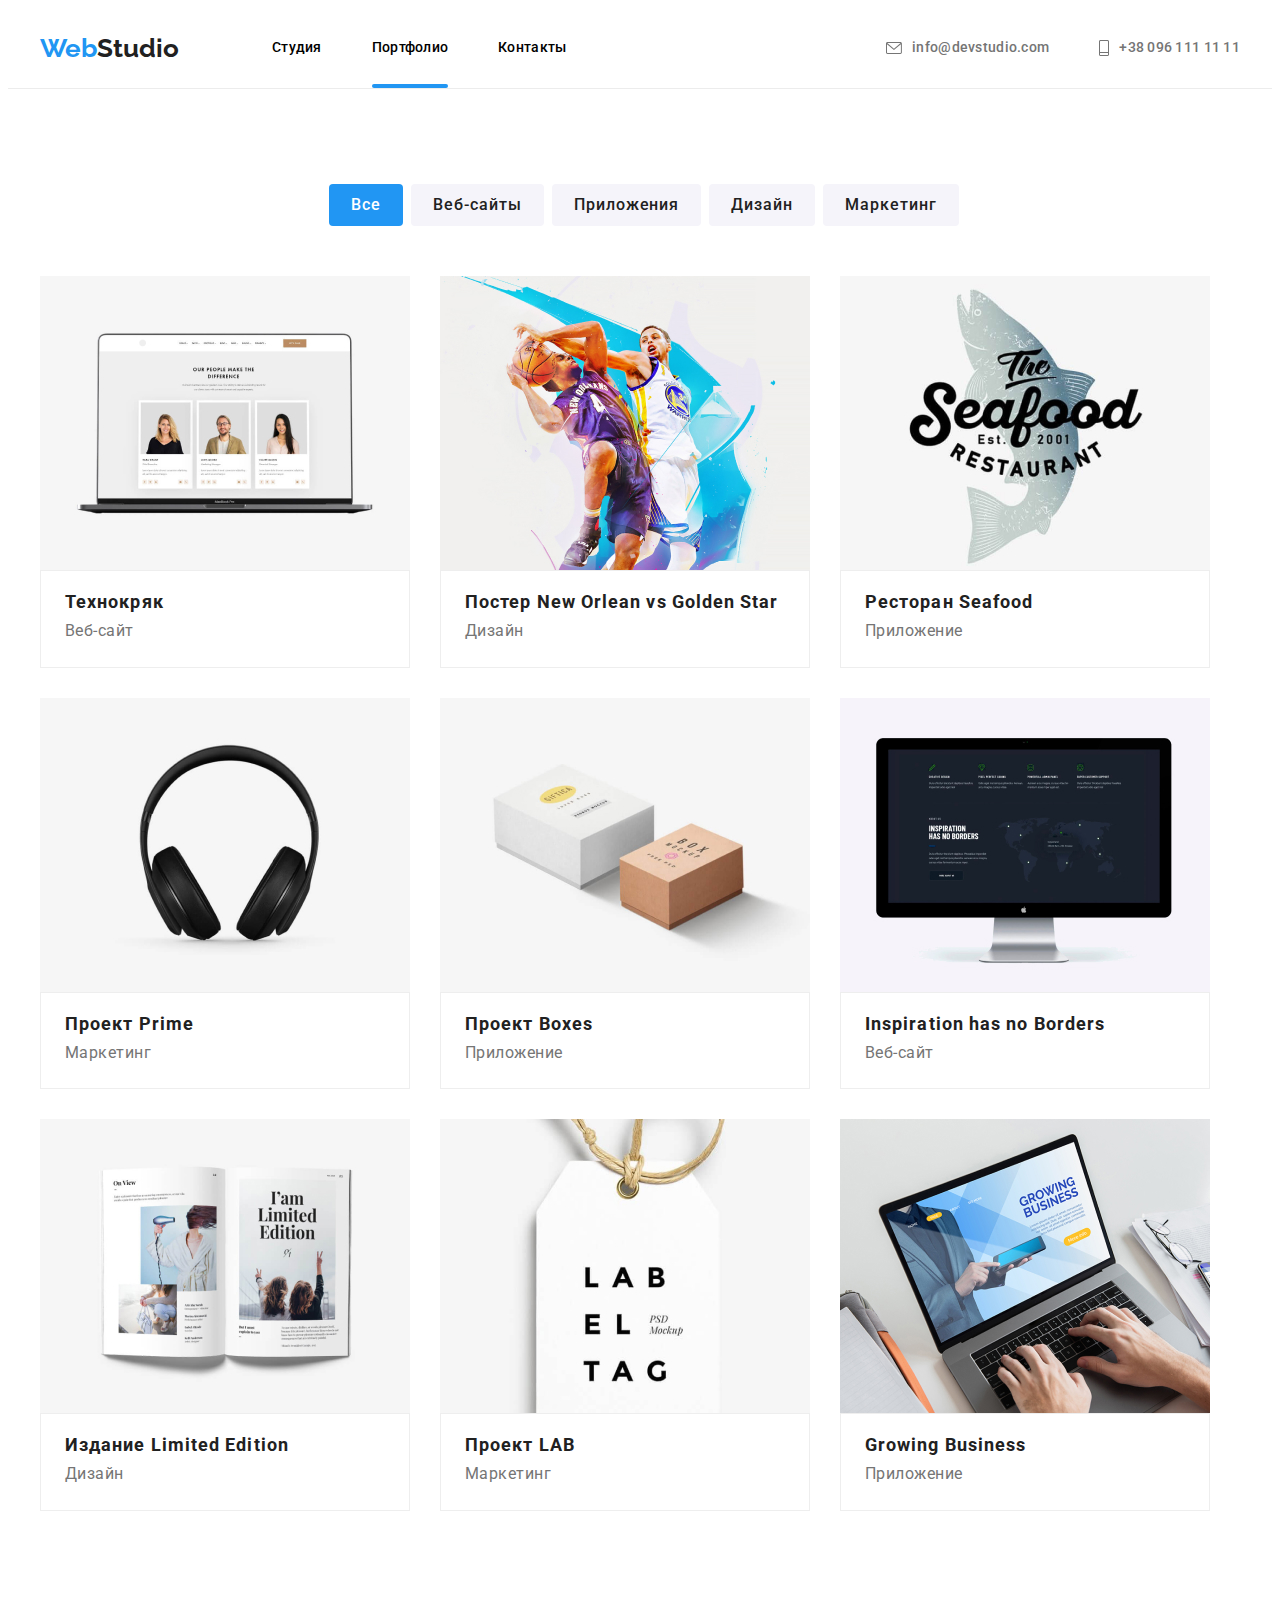
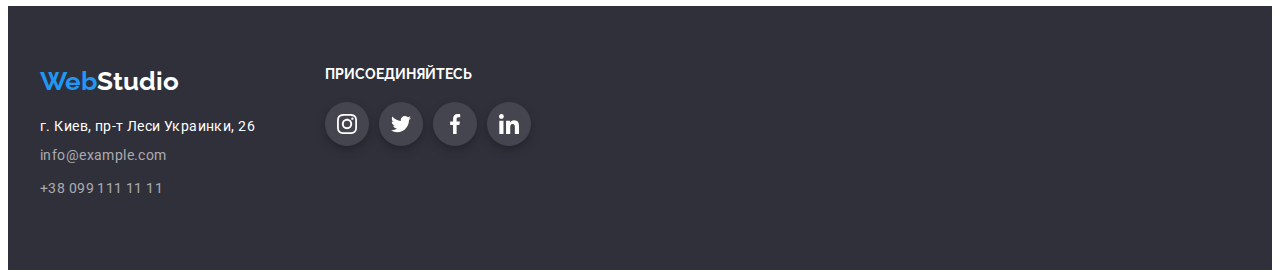
==== portfolio.html @ 3a7e3e8b "Initial commit" ====
<!DOCTYPE html>
<html lang="ru">
  <head>
    <meta charset="UTF-8" />
    <meta http-equiv="X-UA-Compatible" content="IE=edge" />
    <meta name="viewport" content="width=device-width, initial-scale=1.0" />
    <title>Портфолио</title>
    <link rel="preconnect" href="https://fonts.googleapis.com" />
    <link rel="preconnect" href="https://fonts.gstatic.com" crossorigin />
    <link
      href="https://fonts.googleapis.com/css2?family=Raleway:wght@700&family=Roboto:wght@400;500;700;900&display=swap"
      rel="stylesheet"
    />
    <link
      rel="stylesheet"
      href="https://cdnjs.cloudflare.com/ajax/libs/modern-normalize/1.1.0/modern-normalize.min.css"
      integrity="sha512-wpPYUAdjBVSE4KJnH1VR1HeZfpl1ub8YT/NKx4PuQ5NmX2tKuGu6U/JRp5y+Y8XG2tV+wKQpNHVUX03MfMFn9Q=="
      crossorigin="anonymous"
      referrerpolicy="no-referrer"
    />
    <link rel="stylesheet" href="./css/styles.css" />
  </head>
  <body>
    <header class="header">
      <div class="container header-container">
        <nav class="center">
          <a class="header-logo" href="./index.html"
            ><span class="logo-web">Web</span
            ><span class="logo-studio">Studio</span></a
          >
          <ul class="header-list">
            <li class="header-list-item">
              <a class="header-link" href="./index.html">Студия</a>
            </li>
            <li class="header-list-item">
              <a class="header-link active carrent" href="./portfolio.html"
                >Портфолио</a
              >
            </li>
            <li class="header-list-item">
              <a class="header-link" href="/">Контакты</a>
            </li>
          </ul>
        </nav>
        <ul class="header-group">
          <li class="list">
            <a
              class="header-mail list link mail-phone-link"
              href="mailto:info@devstudio.com"
            >
              <svg class="svg-mail-phone" width="16" height="12">
                <use href="./images/icons.svg#icon-mail"></use>
              </svg>
              info@devstudio.com
            </a>
          </li>
          <li class="list">
            <a
              class="header-contact list link mail-phone-link"
              href="tel:+380961111111"
            >
              <svg class="svg-mail-phone" width="10" height="16">
                <use href="./images/icons.svg#icon-tel"></use>
              </svg>
              +38 096 111 11 11
            </a>
          </li>
        </ul>
      </div>
    </header>
    <main>
      <section class="btn-section">
        <div class="container btn-box">
          <h1 hidden>Портфолио</h1>
          <ul class="list-btn">
            <li class="list">
              <button class="portfolio-btn carrent-btn-all" type="button">
                Все
              </button>
            </li>
            <li class="list">
              <button class="portfolio-btn" type="button">Веб-сайты</button>
            </li>
            <li class="list">
              <button class="portfolio-btn" type="button">Приложения</button>
            </li>
            <li class="list">
              <button class="portfolio-btn" type="button">Дизайн</button>
            </li>
            <li class="list">
              <button class="portfolio-btn" type="button">Маркетинг</button>
            </li>
          </ul>
        </div>

        <div class="container">
          <ul class="img-box-list img-box">
            <li class="list card-img">
              <div class="projects-box">
                <img
                  src="./images/texno.jpg"
                  alt="Технокряк"
                  width="370"
                  height="294"
                />
                <div class="projects-overlay">
                  <p class="projects-overlay-text">
                    Ресурс предлагает комплексные предложения с разным уровнем
                    функционала и сервисов. Все это позволит посетителю получить
                    исчерпывающие сведения о компании или частном лице.
                  </p>
                </div>
              </div>
              <div class="box-title">
                <h2 class="portfolio-title">Технокряк</h2>
                <p class="portfolio-text">Веб-сайт</p>
              </div>
            </li>
            <li class="list card-img">
              <div class="projects-box">
                <img
                  src="./images/poster.jpg"
                  alt="Постер New Orlean vs Golden Star"
                  width="370"
                  height="294"
                />
                <div class="projects-overlay">
                  <p class="projects-overlay-text">
                    Ресурс предлагает комплексные предложения с разным уровнем
                    функционала и сервисов. Все это позволит посетителю получить
                    исчерпывающие сведения о компании или частном лице.
                  </p>
                </div>
              </div>
              <div class="box-title">
                <h2 class="portfolio-title">
                  Постер New Orlean vs Golden Star
                </h2>
                <p class="portfolio-text">Дизайн</p>
              </div>
            </li>
            <li class="list card-img">
              <div class="projects-box">
                <img
                  src="./images/restoran.jpg"
                  alt="Ресторан Seafood"
                  width="370"
                  height="294"
                />
                <div class="projects-overlay">
                  <p class="projects-overlay-text">
                    Ресурс предлагает комплексные предложения с разным уровнем
                    функционала и сервисов. Все это позволит посетителю получить
                    исчерпывающие сведения о компании или частном лице.
                  </p>
                </div>
              </div>
              <div class="box-title">
                <h2 class="portfolio-title">Ресторан Seafood</h2>
                <p class="portfolio-text">Приложение</p>
              </div>
            </li>
            <li class="list card-img">
              <div class="projects-box">
                <img
                  src="./images/prime.jpg"
                  alt="Проект Prime"
                  width="370"
                  height="294"
                />
                <div class="projects-overlay">
                  <p class="projects-overlay-text">
                    Ресурс предлагает комплексные предложения с разным уровнем
                    функционала и сервисов. Все это позволит посетителю получить
                    исчерпывающие сведения о компании или частном лице.
                  </p>
                </div>
              </div>
              <div class="box-title">
                <h2 class="portfolio-title">Проект Prime</h2>
                <p class="portfolio-text">Маркетинг</p>
              </div>
            </li>
            <li class="list card-img">
              <div class="projects-box">
                <img
                  src="./images/boxes.jpg"
                  alt="Проект Boxes"
                  width="370"
                  height="294"
                />
                <div class="projects-overlay">
                  <p class="projects-overlay-text">
                    Ресурс предлагает комплексные предложения с разным уровнем
                    функционала и сервисов. Все это позволит посетителю получить
                    исчерпывающие сведения о компании или частном лице.
                  </p>
                </div>
              </div>
              <div class="box-title">
                <h2 class="portfolio-title">Проект Boxes</h2>
                <p class="portfolio-text">Приложение</p>
              </div>
            </li>
            <li class="list card-img">
              <div class="projects-box">
                <img
                  src="./images/borders.jpg"
                  alt="Inspiration has no Borders"
                  width="370"
                  height="294"
                />
                <div class="projects-overlay">
                  <p class="projects-overlay-text">
                    Ресурс предлагает комплексные предложения с разным уровнем
                    функционала и сервисов. Все это позволит посетителю получить
                    исчерпывающие сведения о компании или частном лице.
                  </p>
                </div>
              </div>
              <div class="box-title">
                <h2 class="portfolio-title">Inspiration has no Borders</h2>
                <p class="portfolio-text">Веб-сайт</p>
              </div>
            </li>
            <li class="list card-img">
              <div class="projects-box">
                <img
                  src="./images/limited.jpg"
                  alt="Издание Limited Edition"
                  width="370"
                  height="294"
                />
                <div class="projects-overlay">
                  <p class="projects-overlay-text">
                    Ресурс предлагает комплексные предложения с разным уровнем
                    функционала и сервисов. Все это позволит посетителю получить
                    исчерпывающие сведения о компании или частном лице.
                  </p>
                </div>
              </div>
              <div class="box-title">
                <h2 class="portfolio-title">Издание Limited Edition</h2>
                <p class="portfolio-text">Дизайн</p>
              </div>
            </li>
            <li class="list card-img">
              <div class="projects-box">
                <img
                  src="./images/lab.jpg"
                  alt="Проект LAB"
                  width="370"
                  height="294"
                />
                <div class="projects-overlay">
                  <p class="projects-overlay-text">
                    Ресурс предлагает комплексные предложения с разным уровнем
                    функционала и сервисов. Все это позволит посетителю получить
                    исчерпывающие сведения о компании или частном лице.
                  </p>
                </div>
              </div>
              <div class="box-title">
                <h2 class="portfolio-title">Проект LAB</h2>
                <p class="portfolio-text">Маркетинг</p>
              </div>
            </li>
            <li class="list card-img">
              <div class="projects-box">
                <img
                  src="./images/growing.jpg"
                  alt="Growing Business"
                  width="370"
                  height="294"
                />
                <div class="projects-overlay">
                  <p class="projects-overlay-text">
                    Ресурс предлагает комплексные предложения с разным уровнем
                    функционала и сервисов. Все это позволит посетителю получить
                    исчерпывающие сведения о компании или частном лице.
                  </p>
                </div>
              </div>
              <div class="box-title">
                <h2 class="portfolio-title">Growing Business</h2>
                <p class="portfolio-text">Приложение</p>
              </div>
            </li>
          </ul>
        </div>
      </section>
    </main>
    <footer class="footer">
      <div class="container footer-section">
        <div class="footer-content">
          <a class="header-logof" href="./index.html"
            ><span class="logo-web">Web</span
            ><span class="logo-studiof">Studio</span></a
          >
          <address>
            <ul class="footer-list">
              <li class="list list address-list">
                <a
                  class="link address"
                  href="https://goo.gl/maps/Ta4kuVLoX1wkfBHNA"
                  >г. Киев, пр-т Леси Украинки, 26</a
                >
              </li>

              <li class="list address-list">
                <a class="link footer-mail" href="mailto:info@devstudio.com"
                  >info@example.com</a
                >
              </li>
              <li class="list address-list">
                <a class="link footer-tel" href="tel:+380961111111"
                  >+38 099 111 11 11</a
                >
              </li>
            </ul>
          </address>
        </div>
        <div class="footer-social">
          <h3 class="join">ПРИСОЕДИНЯЙТЕСЬ</h3>
          <ul class="footer-list-link">
            <li class="list social-list">
              <a
                class="link link-footer"
                href=""
                target="_blank"
                rel="noopener noreferrer"
                aria-label="instagram"
              >
                <svg width="20" height="20">
                  <use href="./images/icons.svg#icon-instagram"></use>
                </svg>
              </a>
            </li>
            <li class="list social-list">
              <a
                class="link link-footer"
                href=""
                target="_blank"
                rel="noopener noreferrer"
                aria-label="twitter"
              >
                <svg width="20" height="20">
                  <use href="./images/icons.svg#icon-twitter"></use>
                </svg>
              </a>
            </li>
            <li class="list social-list">
              <a
                class="link link-footer"
                href=""
                target="_blank"
                rel="noopener noreferrer"
                aria-label="facebook"
              >
                <svg width="20" height="20">
                  <use href="./images/icons.svg#icon-facebook"></use>
                </svg>
              </a>
            </li>
            <li class="list social-list">
              <a
                class="link link-footer"
                href=""
                target="_blank"
                rel="noopener noreferrer"
                aria-label="linkedin"
              >
                <svg width="20" height="20">
                  <use href="./images/icons.svg#icon-linkedin"></use>
                </svg>
              </a>
            </li>
          </ul>
        </div>
      </div>
    </footer>
  </body>
</html>
---- css/styles.css ----
:root {
    --main-font: "Roboto";
    --secondary-font: "Raleway";
    --accent-color: #2196F3;
    --main-txt-dark: #FFFFFF;
    --main-txt-light: #212121;
    --p-color: #757575;
    --fill-color: #AFB1B8;
}

body {
    font-family: var(--main-font), "sans-serif";
}


h1,
h2,
h3,
p {
    margin: 0;
}

ul {
    padding: 0px;
    margin: 0px;
    list-style: none;
}

img {
    display: block;
    max-width: 100%;
    height: auto;
}

.container {
    width: 1200px;
    padding-left: 15px;
    padding-right: 15px;
    margin-left: auto;
    margin-right: auto;

}

a {
    text-decoration: none;
}

/* Хедер */


.header {
    border-bottom: 1px solid #ECECEC;
}

.center {
    display: flex;
    align-items: center;
}

.header-logo {
    font-style: normal;
    font-family: var(--secondary-font), "sans-serif";
    font-weight: 700;
    font-size: 26px;
    line-height: 1.19;
    color: var(--accent-color);
}

.logo-studio {
    color: var(--main-txt-light);
}


.logo-studiof {
    color: var(--main-txt-dark);
}

.header-list {
    display: flex;
    margin-left: 93px;
}

.header-list-item:not(:last-child) {
    margin-right: 50px;
}

.header-container {
    display: flex;
    align-items: center;
}

.header-group {
    margin-left: auto;
    display: flex;
}

.header-link {
    display: block;
    padding-top: 32px;
    padding-bottom: 32px;

    font-weight: 500;
    text-align: center;
    font-size: 14px;
    line-height: 1.14;
    color: var(--main-txt-light);

    transition-property: color;
    transition-duration: 250ms;
    transition-timing-function: cubic-bezier(0.4, 0, 0.2, 1);
}



.header-link:hover,
.header-link:focus {
    color: var(--accent-color);
}

.carrent {
    color: var(--accent-color)
}

.list {
    list-style: none;
}

.header-mail:hover,
.header-mail:focus {
    color: var(--accent-color);
}

.header-contact:hover,
.header-contact:focus {
    color: var(--accent-color);
}

.header-mail,
.header-contact {
    display: block;
    padding-top: 32px;
    padding-bottom: 32px;
    font-family: var(--main-font), "sans-serif";
    list-style: none;
    font-weight: 500;
    font-size: 14px;
    line-height: 1.14;
    letter-spacing: 0.02em;
    color: var(--p-color);
    margin-left: 50px;

    transition-property: color;
    transition-duration: 250ms;
    transition-timing-function: cubic-bezier(0.4, 0, 0.2, 1);
}

.header-mail {
    margin-left: 0px;
}

.header-link.active {
    color: var(--accent-color)
}

.header-list .header-link {
    position: relative;
    display: block;
    padding-top: 32px;
    padding-bottom: 32px;
    
    font-weight: 500;
    letter-spacing: 0.02em;
    color: var(--title-main-color);
    
    transition: color 250ms cubic-bezier(0.4, 0, 0.2, 1);
}

.header-link.active::after {
    position: absolute;
    left: 0;
    bottom: 0;

    display: block;
    content: "";
    width: 100%;
    height: 4px;
    background-color: #2196F3;
    border-radius: 2px;
}

.portfolio-contact {
    text-shadow: none;
}

.portfolio-contact:hover,
.portfolio-contact:focus {
    color: var(--accent-color);
}

.mail-phone-link {
    fill: var(--p-color);
    display: flex;
    align-items: center;

    transition-property: fill;
    transition-duration: 250ms;
    transition-timing-function: cubic-bezier(0.4, 0, 0.2, 1);
}

.mail-phone-link:hover,
.mail-phone-link:focus {
    fill: var(--accent-color);
}

.svg-mail-phone {
    margin-right: 10px;
}

/* Секція про нас */
.about {
    max-width: 1600px;
    height: 600px;
    box-shadow: 0px 4px 4px rgba(0, 0, 0, 0.25);
    background-color: #2F303A;
    padding-top: 200px;
    padding-bottom: 200px;
    margin: 0 auto;
    margin-right: auto;
    margin-left: auto;
    
    background-image: linear-gradient(0deg, rgba(0, 0, 0, 0.2), rgba(0, 0, 0, 0.2)), url(../images/about.jpg);
    background-repeat: no-repeat;
    background-position: center;
    background-size: cover;

}

.solutions-div {
    display: flex;
    align-items: center;
    flex-direction: column;
}

.title {

    margin-bottom: 30px;

    font-weight: 900;
    font-size: 44px;
    line-height: 1.36;
    text-align: center;
    letter-spacing: 0.06em;
    text-transform: uppercase;
    color: var(--main-txt-dark);
}

.btn {
    padding-top: 10px;
    padding-right: 32px;
    padding-bottom: 10px;
    padding-left: 32px;

    font-family: inherit;
    font-weight: 700;
    font-size: 16px;
    line-height: 1.88;
    display: flex;
    letter-spacing: 0.06em;
    color: var(--main-txt-dark);
    background-color: var(--accent-color);
    cursor: pointer;
    filter: drop-shadow(0px 4px 4px rgba(0, 0, 0, 0.25));
    box-shadow: 0px 4px 4px rgba(0, 0, 0, 0.15);
    border-radius: 4px;
    transition: background-color 250ms cubic-bezier(0.4, 0, 0.2, 1),
            border-color 250ms cubic-bezier(0.4, 0, 0.2, 1);
}

.btn:hover,
.btn:focus {
    background-color: #188CE8;
    transform: scale(1.03);
}

/* Модальне вікно */

.backdrop {
    position: fixed;
    width: 100%;
    height: 100%;
    top: 0;
    left: 0;
    z-index: 999;
    transition: translate 250ms cubic-bezier(0.4, 0, 0.2, 1),
        opacity 250ms cubic-bezier(0.4, 0, 0.2, 1);

    background-color: rgba(0, 0, 0, 0.2);
}

.backdrop.is-hidden {
    opacity: 0;
    pointer-events: none;
}

.modal {
    position: absolute;
    top: 50%;
    left: 50%;
    transform: translate(-50%, -50%);
    min-width: 528px;
    min-height: 581px;

    background: #FFFFFF;;
    box-shadow: 0px 1px 3px rgba(0, 0, 0, 0.12), 0px 1px 1px rgba(0, 0, 0, 0.14), 0px 2px 1px rgba(0, 0, 0, 0.2);
    border-radius: 4px;
}

.modal-button {
    position: absolute;
    top: 8px;
    right: 8px;
    width: 30px;
    height: 30px;
    display: flex;
    align-items: center;
    justify-content: center;

    fill: #000;
    background: #FFFFFF;
    border: 1px solid rgba(0, 0, 0, 0.1);
    border-radius: 50%;
}

.modal-button-close {
    width: 11px;
    height: 11px;

}

.workwithme {
    padding-top: 94px;
    padding-right: 0px;
    padding-bottom: 94px;
    padding-left: 0px;
}

.features-block {
    display: flex;
}

.img-features {
    background-color: #F5F4FA;
    display: flex;
    justify-content: center;
    align-items: center;
    height: 120px;
    margin-bottom: 30px;
}

.article-title {
    margin-bottom: 10px;
    font-family: var(--main-font), "sans-serif";
    font-weight: 700;
    font-size: 14px;
    line-height: 1.14;
    letter-spacing: 0.03em;
    text-transform: uppercase;
    color: var(--main-txt-light);
}

.list-card {
    margin-right: 30px;

}

.list-card:last-child {
    padding-right: 0px;
}

.featrers-text {
    font-family: var(--main-font), "sans-serif";
    font-weight: 400;
    font-size: 14px;
    line-height: 1.71;
    letter-spacing: 0.03em;
    color: var(--p-color);
}

/* Секція чим ми займаємось */

.job {
    padding-bottom: 94px;
}

.universal-list {
    display: flex;
    padding: 0px;
    justify-content: center;
}

.under-title {
    margin-bottom: 50px;

    font-family: var(--main-font), "sans-serif";
    font-weight: 700;
    font-size: 36px;
    line-height: 1.17;
    text-align: center;
    letter-spacing: 0.03em;
    color: var(--main-txt-light);
}

.img-list {
    margin-right: 30px;
}

.img-list:last-child {
    margin-right: 0px;
}

.img-list {
    position: relative;
}

.working-box {
    position: absolute;
    content: "";
    left: 0;
    bottom: 0;
    width: 100%;
    min-height: 70px;

    display: flex;
    justify-content: center;
    align-items: center;
    background-color: rgba(47, 48, 58, 0.8);
}

.working-title-overlay {
    font-weight: 700;
    font-size: 14px;
    text-transform: uppercase;
    color: #FFFFFF;
    z-index: 2;
}

/* Секція команда */

.section-team {
    padding: 94px 0;
    background: #F5F4FA;
}

.cards-team {
    display: flex;
    padding: 0px;
    margin: 0px;
    
}

.team-list {
    margin-right: 30px;

    box-shadow: 0px 1px 3px rgba(0, 0, 0, 0.12), 0px 1px 1px rgba(0, 0, 0, 0.14), 0px 2px 1px rgba(0, 0, 0, 0.2);
    border-radius: 0px 0px 4px 4px;
    background-color: var(--main-txt-dark);
}

.team-list:last-child {
    margin-right: 0px;
}

.team-social {
    display: flex;
    justify-content: center;

    transition-property: color;
    transition-duration: 250ms;
    transition-timing-function: cubic-bezier(0.4, 0, 0.2, 1);
}

.social-team-list:not(:last-child) {
    margin-right: 10px;

}

.social-team-link {
    display: flex;
    align-items: center;
    justify-content: center;
    width: 44px;
    height: 44px;
    border-radius: 50%;
    fill: var(--fill-color);

    transition-property: fill, background-color;
    transition-duration: 250ms;
    transition-timing-function: cubic-bezier(0.4, 0, 0.2, 1);
}

.social-team-link:hover,
.social-team-link:focus {
    background-color: var(--accent-color);
    fill: var(--main-txt-dark);
}

.under-title-list {
    margin-bottom: 10px;

    font-family: var(--main-font), "sans-serif";
    font-weight: 500;
    font-size: 16px;
    line-height: 1.19;
    letter-spacing: 0.03em;
    color: var(--main-txt-light);
}

.job-team {
    text-align: center;
    padding-top: 30px;
    padding-bottom: 30px;
}

.job-title {

    font-family: var(--main-font), "sans-serif";
    font-weight: 400;
    font-size: 16px;
    line-height: 1.19;
    letter-spacing: 0.03em;
    color: var(--p-color);
    margin-bottom: 16px;
}

/* Постійні клієнти */

.section {
    padding: 94px 0;
}

.clients-box {
    margin-top: 94px;
    margin-bottom: 94px;
}

.clients-list {
    display: flex;
    justify-content: center;

}

.clients-icon {
    width: calc(100% / 6 - 30px);
    height: 92px;
    display: flex;
    justify-content: center;
    align-items: center;
    border: 1px solid var(--fill-color);
    border-radius: 4px;

    transition-property: color;
    transition-duration: 250ms;
    transition-timing-function: cubic-bezier(0.4, 0, 0.2, 1);
    
    
}

.clients-icon:not(:last-child) {
    margin-right: 30px;
}

.clients-icon:hover,
.clients-icon:focus {
    border-color: var(--accent-color);
}

.link-icon {
    fill: var(--fill-color);
    display: flex;
    width: 100%;
    height: 100%;
    justify-content: center;
    align-items: center;

    transition-property: fill;
    transition-duration: 250ms;
    transition-timing-function: cubic-bezier(0.4, 0, 0.2, 1);
    }
    



.link-icon:hover,
.link-icon:focus {
    fill: var(--accent-color);

}

/* Футер */

.footer {
    padding-top: 60px;
    padding-bottom: 60px;
    padding-right: 0px;
    padding-left: 0px;
    display: flex;
    align-items: baseline;

    background-color: #2F303A;
    
}

.logo-span {
    color: var(--main-txt-dark);
}

.address {
    font-family: var(--main-font) "sans-serif";
    font-style: normal;
    list-style: none;
    font-weight: 400;
    font-size: 14px;
    line-height: 1.71px;
    letter-spacing: 0.03em;
    color: var(--main-txt-dark);
}

.footer-mail,
.footer-tel {
    font-family: var(--main-font), "sans-serif";
    font-style: normal;
    font-weight: 400;
    font-size: 14px;
    line-height: 1.71;
    letter-spacing: 0.03em;
    color: rgba(255, 255, 255, 0.6);
}


.footer-content {
    display: flex;
    flex-direction: column;
    
}

.header-logof {
    font-style: normal;
    font-family: var(--secondary-font), "sans-serif";
    font-weight: 700;
    font-size: 26px;
    line-height: 1.19;
    color: var(--accent-color);
    margin-bottom: 20px;
}

.logo-footer {
    margin-bottom: 20px;
}

.footer-list {
    padding-left: 0px;
}

.address-list {
    margin-bottom: 9px;
}

/* Приєднуйся */

.footer-section {
    display: flex;
}

.footer-social {
    display: flex;
    flex-direction: column;
    margin-left: 70px;
    color: var(--main-txt-dark)
}

.join {
    font-family: var(--secondary-font), "sans-serif";
    font-size: 14px;
    margin-bottom: 20px;
}

.footer-list-link {
    display: flex;

}

.social-list {
    display: flex;
    align-items: center;
    justify-content: center;
}

.social-list:not(:last-child) {
    padding-right: 10px;
}

.link-footer {
    width: 44px;
    height: 44px;
    display: flex;
    align-items: center;
    justify-content: center;
    border-radius: 50%;
    background-color: #44454E;
    fill: var(--main-txt-dark);
    filter: drop-shadow(0px 4px 4px rgba(0, 0, 0, 0.25));

    transition-property: background-color;
    transition-duration: 250ms;
    transition-timing-function: cubic-bezier(0.4, 0, 0.2, 1);
}

.link-footer:hover,
.link-footer:focus {
    background-color: var(--accent-color);
}

/*  */

hr {
    border: 1px solid #ECECEC;
}

/* Портфоліо кнопки */
.portfolio-btn {
    padding-top: 6px;
    padding-right: 22px;
    padding-bottom: 6px;
    padding-left: 22px;
    margin-left: 8px;

    font-family: inherit;
    font-weight: 500;
    font-size: 16px;
    line-height: 1.88;
    display: flex;
    letter-spacing: 0.06em;
    color: var(--main-txt-light);
    background-color: #F5F4FA;
    cursor: pointer;
    border: none;
    border-radius: 4px;

    transition-property: color, background-color;
    transition-duration: 250ms;
    transition-timing-function: cubic-bezier(0.4, 0, 0.2, 1);
}

.portfolio-btn:last-child {
    margin-right: 0;
}

.portfolio-btn:hover,
.portfolio-btn:focus {
    background-color: #188CE8;
    color: var(--main-txt-dark);
}

.carrent-btn-all {
    color: var(--main-txt-dark);
    background-color: var(--accent-color);
}

.box-title {
    padding-top: 20px;
    padding-right: 24px;
    padding-bottom: 20px;
    padding-left: 24px;
    border: 1px solid #EEEEEE;
}

.portfolio-title {
    margin-bottom: 4px;

    font-family: var(--main-font), "sans-serif";
    font-weight: 700;
    font-size: 18px;
    line-height: 1.19;
    letter-spacing: 0.06em;
    color: var(--main-txt-light);
}

.portfolio-text {

    font-family: var(--main-font), "sans-serif";
    font-weight: 400;
    font-size: 16px;
    line-height: 1.88;
    letter-spacing: 0.03em;
    color: var(--p-color);
}

.list-contact {
    margin-left: 50px;
}

.btn-section {
    padding: 95px 0;
}

.btn-box {
    display: flex;
    justify-content: center;
    margin-bottom: 50px;
}

.list-btn {
    display: flex;
}

.btn-ptl:not(:first-child) {
    padding-left: 8px;
}

/* Галерея портфоліо */
.img-box {
    display: flex;
    flex-wrap: wrap;
    margin: 30px;
}

.img-box-list {
    margin: -15px;
    
}

.list card-img {
    width: calc(100% / 3 -30px);
    margin: 15px;
    margin-top: 30px;
    padding-top: 56px;
    border: 1px solid #EEEEEE;
    
    }


.img-tech {
    filter: drop-shadow(0px 4px 4px rgba(0, 0, 0, 0.25));
}

.card-img {
    margin: 15px;
    background: #FFFFFF;
    transition-property: box-shadow;
    transition-duration: 250ms;
    transition-timing-function: cubic-bezier(0.4, 0, 0.2, 1);
}

.card-img:hover,
.card-img:focus {
    box-shadow: 0px 1px 1px rgba(0, 0, 0, 0.12), 0px 4px 4px rgba(0, 0, 0, 0.06), 1px 4px 6px rgba(0, 0, 0, 0.16);
    
}

.projects-box {
    position: relative;
    overflow: hidden;
}

.projects-overlay {
    position: absolute;
    top: 0;
    left: 0;
    width: 100%;
    height: 100%;
    opacity: 0;
    transform: translateY(100%);

    transition: transform 250ms cubic-bezier(0.4, 0, 0.2, 1),
    opacity 250ms cubic-bezier(0.4, 0, 0.2, 1);
}

.projects-overlay-text {
    font-size: 18px;
    line-height: 1.56;
    color: #FFFFFF;
    background-color: rgba(33, 150, 243, 0.9);
    padding: 63px 24px;
    transition-timing-function: ease-in-out;
    transition-duration: 250ms;

}

.card-img:hover .projects-overlay,
.card-img:focus .projects-overlay {
    transform: translateY(0);
    opacity: 1;
}
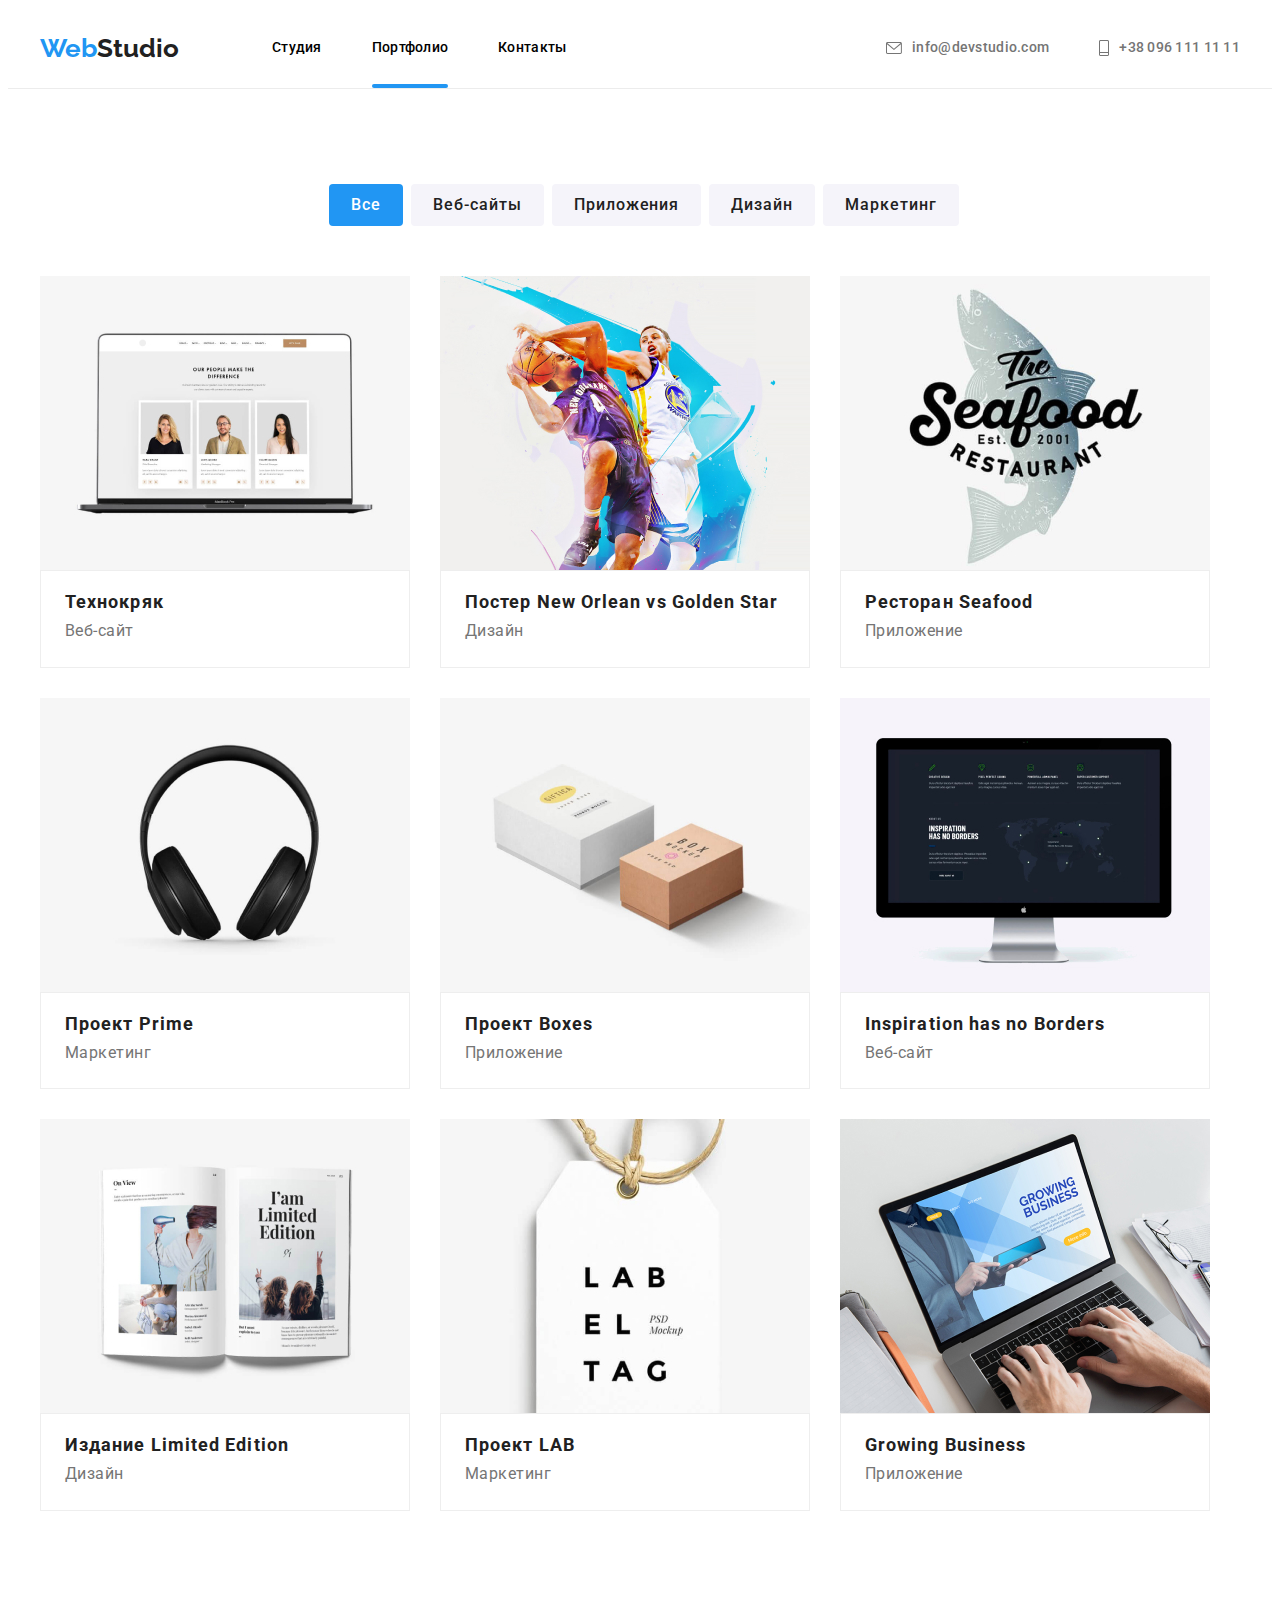
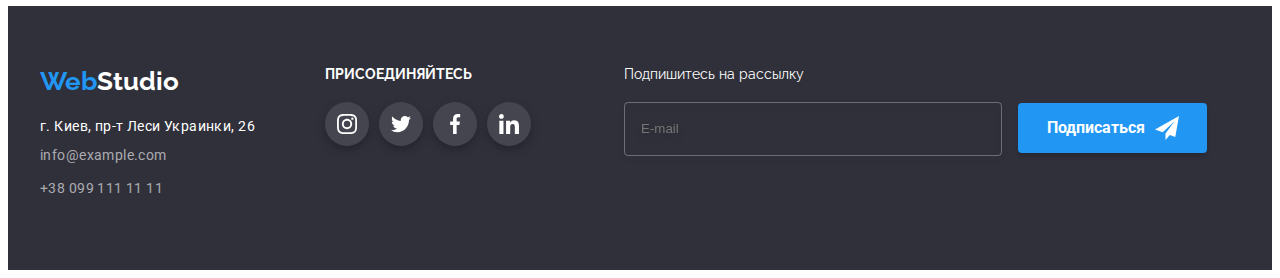
==== commit 841d6119: "commit" ====
--- a/portfolio.html
+++ b/portfolio.html
@@ -377,6 +377,25 @@
             </li>
           </ul>
         </div>
+        <div class="footer-social-send">
+          <p class="join">Подпишитесь на рассылку</p>
+          <form class="form-footer">
+            <label>
+              <input
+                class="input-footer"
+                type="email"
+                name="email"
+                placeholder="E-mail"
+              />
+            </label>
+            <button class="btn-send" type="submit">
+              Подписаться
+              <svg class="svg-send" width="24" height="24">
+                <use href="./images/icons.svg#icon-icon-send"></use>
+              </svg>
+            </button>
+          </form>
+        </div>
       </div>
     </footer>
   </body>
--- a/css/styles.css
+++ b/css/styles.css
@@ -134,6 +134,8 @@
 .header-contact:focus {
     color: var(--accent-color);
 }
+
+
 
 .header-mail,
 .header-contact {
@@ -306,6 +308,7 @@
     position: absolute;
     top: 50%;
     left: 50%;
+    padding: 40px 39px 40px 41px;
     transform: translate(-50%, -50%);
     min-width: 528px;
     min-height: 581px;
@@ -313,6 +316,7 @@
     background: #FFFFFF;;
     box-shadow: 0px 1px 3px rgba(0, 0, 0, 0.12), 0px 1px 1px rgba(0, 0, 0, 0.14), 0px 2px 1px rgba(0, 0, 0, 0.2);
     border-radius: 4px;
+
 }
 
 .modal-button {
@@ -329,6 +333,14 @@
     background: #FFFFFF;
     border: 1px solid rgba(0, 0, 0, 0.1);
     border-radius: 50%;
+    transition-property: fill;
+    transition-duration: 250ms;
+    transition-timing-function: cubic-bezier(0.4, 0, 0.2, 1);
+}
+
+.modal-button:hover,
+.modal-button:focus {
+    fill: var(--accent-color);
 }
 
 .modal-button-close {
@@ -337,6 +349,196 @@
 
 }
 
+.form-modal {
+    display: flex;
+    flex-direction: column;
+    font-style: normal;
+    font-weight: 400;
+    font-size: 12px;
+    line-height: calc(14 / 12);
+    letter-spacing: 0.01em;
+    color: var(--p-color);
+}
+
+.modal-paragraf {
+    font-family: var(--main-font);
+    font-weight: 700;
+    font-size: 20px;
+    line-height: calc(23 / 20);
+    text-align: center;
+    margin-bottom: 11px;
+}
+
+
+
+.label-input {
+    position: relative;
+    display: flex;
+    flex-direction: column;
+    gap: 4px;
+    margin-bottom: 10px;
+}
+
+.label-input:nth-child(4) {
+    margin-bottom: 20px;
+}
+
+.modal-input {
+    width: 448px;
+    height: 40px;
+    border: 1px solid rgba(33, 33, 33, 0.2);
+    border-radius: 4px;
+    padding-left: 42px;
+    padding-right: 5px;
+
+    outline: transparent;
+
+    transition-property: border-color;
+    transition-duration: 250ms;
+    transition-timing-function: cubic-bezier(0.4, 0, 0.2, 1);
+}
+
+.modal-input:focus {
+    border-color: var(--accent-color);
+}
+
+.modal-input:focus+.modal-icon-person {
+    border-color: var(--accent-color);
+    fill: var(--accent-color);
+}
+
+.modal-input:focus+.modal-icon-phone {
+    border-color: var(--accent-color);
+    fill: var(--accent-color);
+}
+
+.modal-input:focus+.modal-icon-email {
+    border-color: var(--accent-color);
+    fill: var(--accent-color);
+}
+
+.modal-icon-person {
+    position: absolute;
+    top: 29px;
+    left: 15px;
+}
+
+.modal-icon-phone {
+    position: absolute;
+    top: 29px;
+    left: 15px;
+}
+
+.modal-icon-email {
+    position: absolute;
+    top: 29px;
+    left: 15px;
+}
+
+
+
+.comment {
+    resize: none;
+    border: 1px solid rgba(33, 33, 33, 0.2);
+    border-radius: 4px;
+    outline: transparent;
+    padding: 12px 16px;
+    height: 120px;
+
+    transition-property: border-color;
+    transition-duration: 250ms;
+    transition-timing-function: cubic-bezier(0.4, 0, 0.2, 1);
+}
+
+.comment:focus {
+    border-color: var(--accent-color);
+}
+
+.label-checkbox {
+    display: flex;
+    justify-content: center;
+
+    position: relative;
+
+    margin-bottom: 30px;
+    font-style: normal;
+    font-weight: 400;
+    font-size: 14px;
+    line-height: calc(24 / 14);
+    letter-spacing: 0.03em;
+    color: var(--p-color);
+}
+
+.input-check:checked+.modal-svg {
+    background-color: var(--accent-color);
+}
+
+.modal-vector {
+    position: absolute;
+    fill: var(--main-txt-dark);
+}
+
+.modal-svg {
+    position: relative;
+    top: 3px;
+    right: 5px;
+
+    display: inline-flex;
+    align-items: center;
+    justify-content: center;
+    width: 16px;
+    height: 15px;
+    border: 0.2px solid var(--main-txt-dark);
+    border-radius: 2px;
+    border-color: var(--p-color);
+}
+
+.visually-hidden {
+    position: absolute;
+    width: 1px;
+    height: 1px;
+    margin: -1px;
+    border: 0;
+    padding: 0;
+
+    white-space: nowrap;
+    clip-path: inset(100%);
+    clip: rect(0 0 0 0);
+    overflow: hidden;
+}
+
+.treaty {
+    color: var(--accent-color);
+    text-decoration: underline;
+}
+
+.modal-text {
+    padding-right: 3px;
+    user-select: none;
+}
+
+.btn-send-modal {
+    display: flex;
+
+    justify-content: center;
+    width: 200px;
+    margin: auto;
+
+    padding: 10px 55px 10px 56px;
+
+    font-family: inherit;
+    font-style: normal;
+    font-weight: 700;
+    font-size: 16px;
+    line-height: calc(30 / 16);
+    color: var(--main-txt-dark);
+    background-color: var(--accent-color);
+    cursor: pointer;
+    box-shadow: 0px 4px 4px rgba(0, 0, 0, 0.15);
+    border-radius: 4px;
+    border: none;
+}
+/*  */
 .workwithme {
     padding-top: 94px;
     padding-right: 0px;
@@ -682,6 +884,8 @@
     font-family: var(--secondary-font), "sans-serif";
     font-size: 14px;
     margin-bottom: 20px;
+    color: #FFFFFF;
+    
 }
 
 .footer-list-link {
@@ -890,4 +1094,59 @@
 .card-img:focus .projects-overlay {
     transform: translateY(0);
     opacity: 1;
-}+}
+
+/* Розсилка футер */
+
+.input-footer {
+    padding-left: 16px;
+    
+    width: 358px;
+    height: 50px;
+    color: rgba(255, 255, 255, 0.6);
+    border: 1px solid rgba(255, 255, 255, 0.3);
+    filter: drop-shadow(0px 4px 4px rgba(0, 0, 0, 0.15));
+    border-radius: 4px;
+    background-color: transparent;
+    outline: transparent;
+
+    transition-property: border-color;
+    transition-duration: 250ms;
+    transition-timing-function: cubic-bezier(0.4, 0, 0.2, 1);
+}
+
+.input-footer:focus {
+    border-color: var(--accent-color);
+}
+
+.btn-send {
+    display: inline-flex;
+    align-items: center;
+
+    margin-left: 12px;
+    padding-top: 10px;
+    padding-right: 28px;
+    padding-bottom: 10px;
+    padding-left: 29px;
+
+    font-family: inherit;
+    font-weight: 700;
+    font-size: 16px;
+    line-height: 1.88;
+    color: var(--main-txt-dark);
+    background-color: var(--accent-color);
+    cursor: pointer;
+    box-shadow: 0px 4px 4px rgba(0, 0, 0, 0.15);
+    border-radius: 4px;
+    border: none;
+}
+
+.svg-send {
+    padding-left: 10px;
+}
+
+.footer-social-send {
+    margin-left: 93px;
+
+}
+
